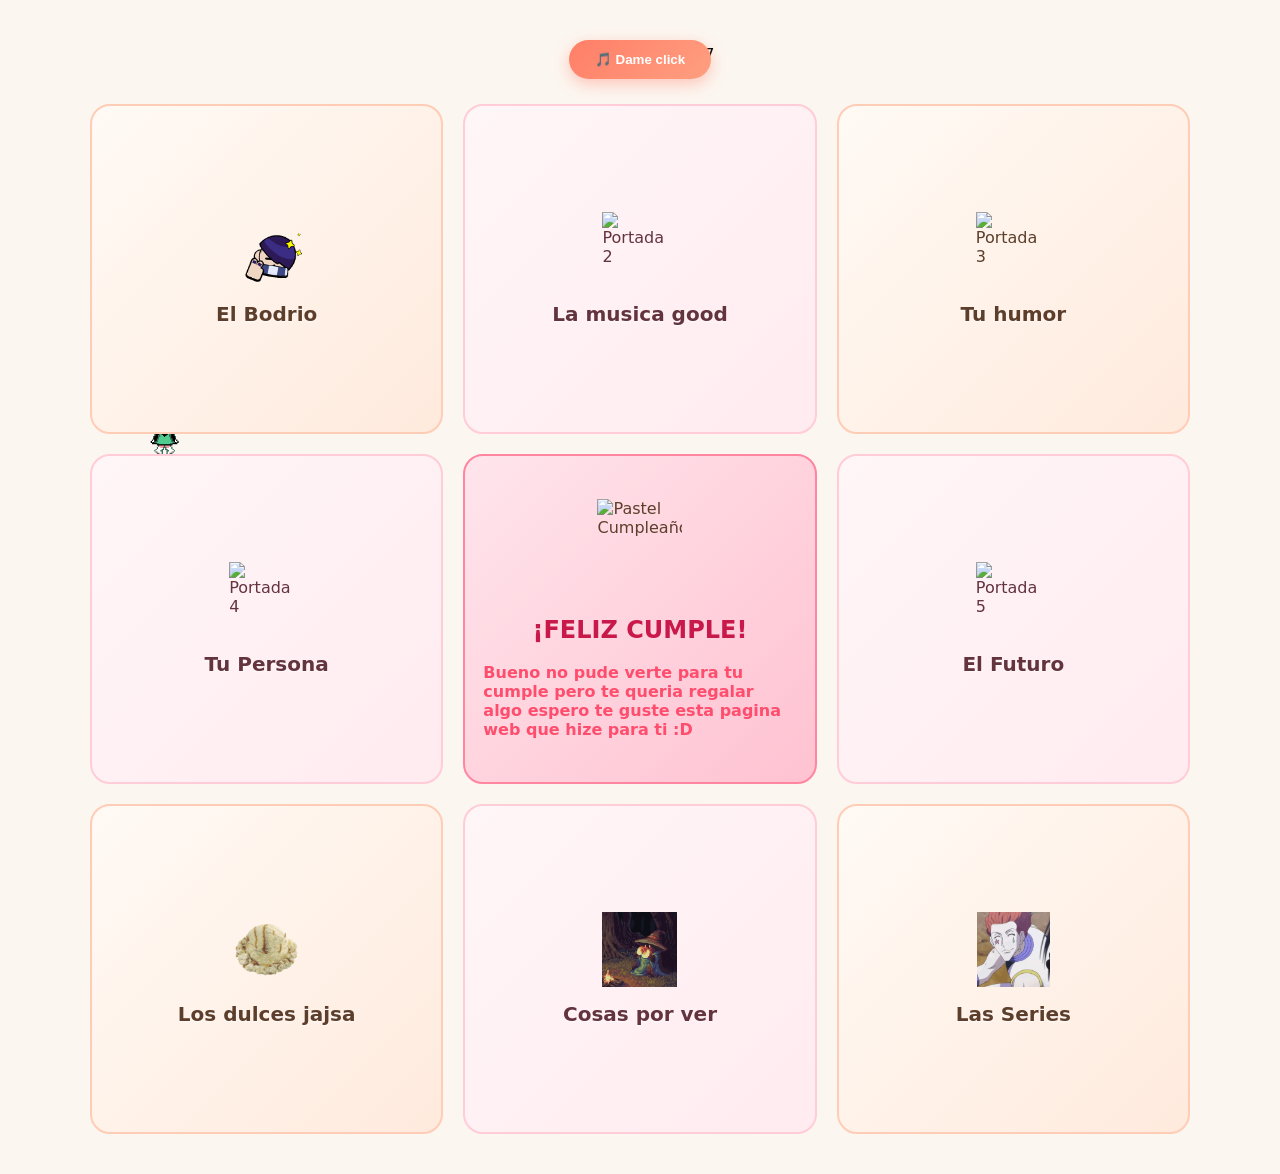
==== index.html @ 91321a2e "Rename Cum.html to index.html" ====
<!DOCTYPE html>
<html lang="es">
<head>
    <meta charset="UTF-8">
    <meta name="viewport" content="width=device-width, initial-scale=1.0, maximum-scale=1.0, user-select=none">
    <title>¡Feliz Cumpleaños!</title>
    <link rel="stylesheet" href="styles.css">
</head>
<body class="light-theme">

    <!-- ==========================================
         CONFIGURACIÓN DE VIDEOS DE FONDO 
         ========================================== -->
    <div class="video-background-container">
        <video autoplay loop muted playsinline id="bgVideo1" class="bg-video active">
            <source src="recursos/home-sweet-undertale-moewalls-com.mp4" type="video/mp4">
        </video>
        <video loop muted playsinline id="bgVideo2" class="bg-video">
            <source src="recursos/Dark Fountain,Deltarune wallpaper.mp4" type="video/mp4">
        </video>
        <div class="video-overlay"></div>
    </div>

    <!-- ==========================================
         CAPA DE ICONOS PERSONALIZADOS FLOTANTES 
         ========================================== -->
    <div class="floating-icons-layer">
        <img class="icon-item icon-1" src="recursos/delta-rune-deltarune.gif" alt="Icono 1">
        <img class="icon-item icon-2" src="recursos/lancer-breakdance-lancer.gif" alt="Icono 2">
        <img class="icon-item icon-3" src="recursos/rouxls-rouxls-kaard.gif" alt="Icono 3">
        <img class="icon-item icon-4" src="recursos/susie-deltarune.gif" alt="Icono 4">
        <img class="icon-item icon-5" src="recursos/deltarune-ralsei-dance.gif" alt="Icono 5">
        <img class="icon-item icon-6" src="recursos/action-acting.gif" alt="Icono 6">
        <img class="icon-item icon-7" src="recursos/roblox-dance.gif" alt="Icono 7">
        <img class="icon-item icon-8" src="recursos/poob-regretevator.gif" alt="Icono 8">
    </div> 

    <!-- ==========================================
         CONFIGURACIÓN DE AUDIOS / MÚSICA 
         ========================================== -->
    <div class="music-player">
        <button id="musicBtn" onclick="toggleMusic()">🎵 Dame click </button>
        <audio id="bgMusic1" src="recursos/012. Home (UNDERTALE Soundtrack) - Toby Fox.mp3" loop></audio>
        <audio id="bgMusic2" src="recursos/26. TV WORLD (DELTARUNE Chapter 34 Soundtrack) - Toby Fox.mp3" loop></audio>
    </div>

    <!-- EL BOTÓN INTERRUPTOR (Se activa combinando las tarjetas 3, 5 y 7) -->
    <button id="secretTrigBtn" class="secret-trigger-button" onclick="toggleDimension()">
        Entrar al Dark World ?
    </button>

    <!-- TABLERO PRINCIPAL -->
    <div class="grid-container" id="mainGrid">
        
        <!-- Casilla 1 -->
        <div class="grid-card" data-id="1" onclick="flipCard(this)">
            <div class="card-inner">
                <div class="card-front-face">
                    <img class="front-icon-img" src="recursos/edgar.gif" alt="Portada 1">
                    <h3>El Bodrio</h3>
                </div>
                <div class="card-back-face">
                    <div class="card-img-container">
                        <img src="recursos/hold-my-hand-brawl-stars.gif" alt="Foto Reverso 1">
                    </div>
                    <p>Porque jugar este Bodrio contigo no puede ser mas divertido , nunca olvidare ese poco en mapa abierto y esa partida con dynamike kjfgshfb es divertido juegar contigo cada jueves :D</p>
                </div>
            </div>
        </div>

        <!-- Casilla 2 -->
        <div class="grid-card" data-id="2" onclick="flipCard(this)">
            <div class="card-inner">
                <div class="card-front-face">
                    <img class="front-icon-img" src="recursos/whale-joe-hawley.gif" alt="Portada 2">
                    <h3>La musica good</h3>
                </div>
                <div class="card-back-face">
                    <div class="card-img-container">
                        <img src="recursos/song-happy.gif" alt="Foto Reverso 2">
                    </div>
                    <p>Porque, tu heres de las pocas personas por no decir la unica que realmente tiene mi estilo musical y compartir tantos gustos y saber que tu si le sabes jadjsa , es algo muy lindo yo ya se a quien darle un audifono mio y saber que ambos disfrutaremos de lo mismo.</p>
                </div>
            </div>
        </div>

        <!-- Casilla 3 (PARTE DEL COMBO DIMENSIONAL) -->
        <div class="grid-card target-combo-card" data-id="3" onclick="flipCard(this)">
            <div class="card-inner">
                <div class="card-front-face">
                    <img class="front-icon-img" src="recursos/roblox-meme-123.gif" alt="Portada 3">
                    <h3>Tu humor</h3>
                </div>
                <div class="card-back-face">
                    <div class="card-img-container">
                        <img src="recursos/gaster-eating.gif" alt="Foto Reverso 3">
                    </div>
                    <p>Al igual que en la vida siempre se necesita reir , eres una persona muy graciosa y divertida , compartes un humor tan unico y especial que haria reir a cualquiera de verdad que si le sabes he y me haces reir mucho.Talvez deberias dejar volteada esta tarjeta solo digo ajhgdshf.</p>
                </div>
            </div>
        </div>

        <!-- Casilla 4 -->
        <div class="grid-card" data-id="4" onclick="flipCard(this)">
            <div class="card-inner">
                <div class="card-front-face">
                    <img class="front-icon-img" src="recursos/idle-pixel.gif" alt="Portada 4">
                    <h3>Tu Persona</h3>
                </div>
                <div class="card-back-face">
                    <div class="card-img-container">
                        <img src="recursos/dancing-annoying-dog-deltarune.gif" alt="Foto Reverso 4">
                    </div>
                    <p>Te fui conociendo de a poco pero cada dia me resultas mas una persona muy interesante y divertida , que tiene valores y sabe quees lo correcto cosa que actualmente no se ve mucho , tienes un monton de cualidades que te hacen unica y espero poder seguir conociendote.</p>
                </div>
            </div>
        </div>

        <!-- CASILLA CENTRAL (5): EL PASTEL (EASTER EGG 1: LA DEDICATORIA) -->
        <div class="grid-card center-card target-combo-card" data-id="5" id="cakeCard" onclick="flipCard(this)">
            <div class="card-inner">
                <div class="card-front-face">
                    <img class="main-cake-img" src="recursos/jelly-pixel.gif" alt="Pastel Cumpleaños">
                    <h2>¡FELIZ CUMPLE!</h2>
                    <span class="pulse-text">Bueno no pude verte para tu cumple pero te queria regalar algo espero te guste esta pagina web que hize para ti :D</span>
                </div>
                <div class="card-back-face">
                    <div class="card-img-container">
                        <img src="recursos/kawaii-anime.gif" alt="Foto Reverso Pastel">
                    </div>
                    <h2>Para Ti Ana jsjs</h2>
                    <p class="main-dedication-text">Hoy es un dia muy especial sabes jsjas pero no lo dire aca , y talvez deberias dejar volteada esta tarjeta es un consejo de vida jsajs.</p>
                    <div class="dedication">Con mucho cariño (obviamnete jsjs)</div>
                </div>
            </div>
        </div>

        <!-- Casilla 6 -->
        <div class="grid-card" data-id="6" onclick="flipCard(this)">
            <div class="card-inner">
                <div class="card-front-face">
                    <img class="front-icon-img" src="recursos/monhes.gif" alt="Portada 5">
                    <h3>El Futuro</h3>
                </div>
                <div class="card-back-face">
                    <div class="card-img-container">
                        <img src="recursos/mcsm-minecraft.gif" alt="Foto Reverso 5">
                    </div>
                    <p>seguramente y espero sea asi jasja porque te debo mucho helado espero conocerte mucho mas , algun dia salir de seguro y cometer uno que otro atentado o una triologi de peliculas con series y una precuela con libro sjkajs seguro que en un futuro nos divertimos aun mas.</p>
                </div>
            </div>
        </div>

        <!-- Casilla 7 (PARTE DEL COMBO DIMENSIONAL) -->
        <div class="grid-card target-combo-card" data-id="7" onclick="flipCard(this)">
            <div class="card-inner">
                <div class="card-front-face">
                    <img class="front-icon-img" src="recursos/baskin-robins-ice-cream.gif" alt="Portada 6">
                    <h3>Los dulces jajsa</h3>
                </div>
                <div class="card-back-face">
                    <div class="card-img-container">
                        <img src="recursos/bugcat-capoo-ice-cream.gif" alt="Foto Reverso 6">
                    </div>
                    <p>Te debo un monton de helado jasja pero tambien probar distintos sabores como la competencia entre el vampiro y gusanito seria genial probar lo que te gusta y ver si es real porque la vida es buena siempre que hay helado jasja.Pdd talvez deberias dejar esta ultima tarjeta dada la vuelta he pero igual si quieres ;D</p>
                </div>
            </div>
        </div>

        <!-- Casilla 8 -->
        <div class="grid-card" data-id="8" onclick="flipCard(this)">
            <div class="card-inner">
                <div class="card-front-face">
                    <img class="front-icon-img" src="recursos/final-fantasy-wizard.gif" alt="Portada 7">
                    <h3>Cosas por ver</h3>
                </div>
                <div class="card-back-face">
                    <div class="card-img-container">
                        <img src="recursos/dark-forest-magical.gif" alt="Foto Reverso 7">
                    </div>
                    <p>Hay un monton de esteticas y cosas lindas que me calman y a ti tambien espero que algun dia podamos sentarnos y ver un paisaje lindo sin preocuparse por nada un respiro de paz eres la unicapersona que se que lo disfrutaria conmigo jsja.</p>
                </div>
            </div>
        </div>

        <!-- Casilla 9 -->
        <div class="grid-card" data-id="9" onclick="flipCard(this)">
            <div class="card-inner">
                <div class="card-front-face">
                    <img class="front-icon-img" src="recursos/hisoka-grinch.gif" alt="Portada 8">
                    <h3>Las Series</h3>
                </div>
                <div class="card-back-face">
                    <div class="card-img-container">
                        <img src="recursos/かみ太.gif" alt="Foto Reverso 8">
                    </div>
                    <p>Tambien tu gusto excelente por las series tenia que ser recalcada , y como no si es una pagina web de cosas tuyas tenia que estar este personaje que en lo personal me parece de lo mejor de la serie jsajs Hisoka Morow , sin el una pagina web de cosas que te gustan no podria estar completa jsajs.</p>
                </div>
            </div>
        </div>

    </div>

    <!-- PANTALLA MODAL (EASTER EGG 2: DIMENSIÓN OSCURA) -->
    <div id="secretScreen" class="secret-modal">
        <div class="secret-content">
            <span class="close-btn" onclick="closeSecret(event)">&times;</span>
            <h2>Bienvenida al Dark World</h2>
            <div class="secret-album-art">
                <img src="recursos/tenna-ant-tenna.gif" alt="Álbum Favorito">
            </div>
            <h3>Lograste encontrar el Easter Egg, quedate en la version que mas te guste :D</h3>
            <div class="secret-letter">
                <p></p>
                <p>Bueno espero que hoy la pases muy bien este dia especial que solo pasa una vez al año , espero la pases genial , que todo te salga bien y que cumplas muchoas años mas jasja en el poco tiempo que te conozco creo que me llegue a encariñar mucho jeje te quiero mucho disfruta el dia y este detalle :D </p>
                <p>Esta es tu pagina web asi que si quieres mostrarla o presumirla es bueno completamente tuyo todo esto son tus dominios jajs puedes volver siempre que quieras y una vez mas FELIZ CUMPLEEE :D.</p>
            </div>
        </div>
    </div>

    <!-- SCRIPT DE CONTROL JAVASCRIPT -->
    <script>
        let secretDimensionActive = false;
        let comboReady = false;

        const music1 = document.getElementById('bgMusic1');
        const music2 = document.getElementById('bgMusic2');
        const musicBtn = document.getElementById('musicBtn');
        const secretBtn = document.getElementById('secretTrigBtn');

        // FUNCIÓN MEJORADA: Permite apagar y encender la música libremente en cualquier momento
        function toggleMusic() {
            const activeMusic = secretDimensionActive ? music2 : music1;
            const inactiveMusic = secretDimensionActive ? music1 : music2;
            
            // Nos aseguramos siempre de mantener apagada la otra pista
            inactiveMusic.pause();

            if (activeMusic.paused) {
                activeMusic.play().catch(e => console.log("Audio block active"));
                musicBtn.innerText = "⏸️ Pausar Música";
            } else {
                activeMusic.pause();
                musicBtn.innerText = "dame click :D";
            }
        }

        function flipCard(card) {
            card.classList.toggle('flipped');
            checkSecretCombo();
        }

        function checkSecretCombo() {
            const card3 = document.querySelector('.grid-card[data-id="3"]');
            const card5 = document.querySelector('.grid-card[data-id="5"]');
            const card7 = document.querySelector('.grid-card[data-id="7"]');

            if (card3.classList.contains('flipped') && 
                card5.classList.contains('flipped') && 
                card7.classList.contains('flipped')) {
                
                comboReady = true;
                if (!secretDimensionActive) {
                    secretBtn.innerText = "Entrar al Dark World ?";
                    secretBtn.classList.add('reveal');
                }
            } else {
                comboReady = false;
                if (!secretDimensionActive) {
                    secretBtn.classList.remove('reveal');
                }
            }
        }

        function toggleDimension() {
            if (!secretDimensionActive) {
                // ACTIVAR MODO OSCURO (EASTER EGG 2)
                secretDimensionActive = true;
                music1.pause();
                
                // Cambia automáticamente a la pista 2 y actualiza el botón
                music2.play().catch(e => console.log("Audio 2 reproducido"));
                musicBtn.innerText = "⏸️ Pausar Música";

                secretBtn.innerText = "☀ Volver a Casa ?";
                secretBtn.classList.add('cyber-btn');

                document.getElementById('bgVideo1').classList.remove('active'); 
                document.getElementById('bgVideo2').classList.add('active');    
                document.getElementById('bgVideo2').play();                      

                document.body.classList.remove('light-theme');
                document.body.classList.add('cyber-secret-theme');

                openSecret();
            } else {
                // REGRESAR AL MODO CLARO
                secretDimensionActive = false;
                music2.pause();
                
                // Cambia automáticamente a la pista 1 y actualiza el botón
                music1.play().catch(e => console.log("Audio 1 reproducido"));
                musicBtn.innerText = "⏸️ Pausar Música";

                if (comboReady) {
                    secretBtn.innerText = "Entrar al Dark World?";
                    secretBtn.classList.remove('cyber-btn');
                } else {
                    secretBtn.classList.remove('reveal');
                }

                document.getElementById('bgVideo2').classList.remove('active'); 
                document.getElementById('bgVideo1').classList.add('active');    
                document.getElementById('bgVideo1').play();

                document.body.classList.remove('cyber-secret-theme');
                document.body.classList.add('light-theme');
            }
        }

        function openSecret() {
            document.getElementById('secretScreen').classList.add('active');
        }

        function closeSecret(event) {
            if(event) event.stopPropagation();
            document.getElementById('secretScreen').classList.remove('active');
        }
    </script>
</body>
</html>
---- styles.css ----
/* --- ESTILOS BASE --- */
*, *::before, *::after {
    box-sizing: border-box;
    -webkit-tap-highlight-color: transparent;
}

body {
    margin: 0;
    padding: 0;
    min-height: 100vh;
    display: flex;
    flex-direction: column;
    justify-content: flex-start;
    align-items: center;
    font-family: 'Segoe UI', system-ui, -apple-system, sans-serif;
    overflow-x: hidden;
    padding: 40px 15px;
    transition: background-color 1.2s ease;
}

/* ==================================================
   CAPA DE ICONOS FLOTANTES PERSONALIZADOS (CON IMÁGENES)
   ================================================== */
.floating-icons-layer {
    position: fixed;
    top: 0;
    left: 0;
    width: 100vw;
    height: 100vh;
    pointer-events: none; /* No interfiere con los clics */
    z-index: 1;
    overflow: hidden;
}

.icon-item {
    position: absolute;
    width: 200px;         /* Tamaño de tus iconos flotantes */
    height: 50px;
    object-fit: contain; /* Evita que las imágenes se deformen */
    opacity: 1;       /* Sutil en modo claro */
    filter: none;
    animation: floatAnimation 12s infinite ease-in-out;
    transition: opacity 1.2s ease, filter 1.2s ease;
}

/* Efecto Neón Cyber para las imágenes en la dimensión oculta */
body.cyber-secret-theme .icon-item {
    opacity: 1;
    filter: drop-shadow(0 0 12px #bd93f9); /* Esto les da un brillo genial sin hacerlos transparentes */
}

/* Distribución en pantalla y tiempos de animación desfasados */
.icon-1 { top: 12%; left: 8%; animation-delay: 0s; }
.icon-2 { top: 75%; left: 12%; animation-delay: 2s; }
.icon-3 { top: 20%; right: 10%; animation-delay: 4s; }
.icon-4 { top: 82%; right: 15%; animation-delay: 1s; }
.icon-5 { top: 45%; left: 5%; animation-delay: 5s; }
.icon-6 { top: 50%; right: 6%; animation-delay: 3s; }
.icon-7 { top: 5%; left: 50%; animation-delay: 1.5s; }
.icon-8 { top: 90%; left: 45%; animation-delay: 4.5s; }

@keyframes floatAnimation {
    0%, 100% { transform: translateY(0) rotate(0deg); }
    50% { transform: translateY(-30px) rotate(20deg); }
}

/* Posiciones aleatorias e intervalos para los iconos flotantes */
.icon-1 { top: 12%; left: 8%; animation-delay: 0s; }
.icon-2 { top: 75%; left: 12%; animation-delay: 2s; }
.icon-3 { top: 20%; right: 10%; animation-delay: 4s; }
.icon-4 { top: 82%; right: 15%; animation-delay: 1s; }
.icon-5 { top: 45%; left: 5%; animation-delay: 5s; }
.icon-6 { top: 50%; right: 6%; animation-delay: 3s; }
.icon-7 { top: 5%; left: 50%; animation-delay: 1.5s; }
.icon-8 { top: 90%; left: 45%; animation-delay: 4.5s; }

@keyframes floatAnimation {
    0%, 100% { transform: translateY(0) rotate(0deg); }
    50% { transform: translateY(-25px) rotate(15deg); }
}

/* ==================================================
   ESQUEMA DE COLORES RENOVADO
   ================================================== */
body.light-theme {
    background-color: #fcf6f0; 
}

body.light-theme .grid-card:nth-child(odd) .card-front-face {
    background: linear-gradient(135deg, #fffaf5 0%, #ffeadd 100%); 
    border: 2px solid #ffccb6;
    color: #5c3e2b;
}

body.light-theme .grid-card:nth-child(even) .card-front-face {
    background: linear-gradient(135deg, #fff6f8 0%, #ffebf0 100%); 
    border: 2px solid #ffccd7;
    color: #63333e;
}

body.light-theme .card-front-face h3 {
    margin: 0;
    font-size: 1.25rem;
    font-weight: 700;
    text-shadow: 0 1px 2px rgba(255, 255, 255, 0.8);
}

body.light-theme .card-back-face {
    background: #ffffff;
    border: 2px solid #f7ece1;
    color: #52433a;
    box-shadow: 0 10px 25px rgba(92, 62, 43, 0.08);
}

body.light-theme #musicBtn {
    background: linear-gradient(135deg, #ff7e67 0%, #ff9f80 100%); 
    color: #ffffff;
    border: none;
    font-weight: 700;
    box-shadow: 0 5px 15px rgba(255, 126, 103, 0.4);
}

body.light-theme .center-card .card-front-face {
    background: linear-gradient(135deg, #ffe5ec 0%, #ffc2d1 100%) !important; 
    border: 2px solid #ff85a1 !important;
}
body.light-theme .center-card h2 { color: #c9184a; font-weight: 900; }
body.light-theme .pulse-text { color: #ff4d6d; font-weight: 700; }

/* MODO OSCURO */
body.cyber-secret-theme {
    background-color: #04010a;
}
body.cyber-secret-theme .card-front-face {
    background: rgba(15, 6, 26, 0.92);
    border: 2px solid #bd93f9;
    color: #bd93f9;
    box-shadow: 0 0 18px rgba(189, 147, 249, 0.4);
}
body.cyber-secret-theme .card-front-face h3 {
    color: #ff79c6;
}
body.cyber-secret-theme .card-back-face {
    background: #0a0512;
    border: 2px solid #ff79c6;
    color: #e5e5f0;
}
body.cyber-secret-theme #musicBtn {
    background: #130a29;
    color: #ff79c6;
    border: 2px solid #ff79c6;
    box-shadow: 0 0 15px rgba(255, 121, 198, 0.3);
}
body.cyber-secret-theme .center-card .card-front-face {
    background: linear-gradient(135deg, #1f0c36 0%, #0d0417 100%) !important;
    border: 2px solid #bd93f9 !important;
}
body.cyber-secret-theme .pulse-text { color: #bd93f9; }

/* VIDEOS DE FONDO */
.video-background-container {
    position: fixed;
    top: 0; left: 0; width: 100vw; height: 100vh;
    z-index: -1; overflow: hidden;
}
.bg-video {
    position: absolute;
    top: 50%; left: 50%; min-width: 100%; min-height: 100%;
    transform: translate(-50%, -50%);
    object-fit: cover;
    opacity: 0;
    transition: opacity 1.5s ease-in-out;
}
.bg-video.active { opacity: 1; z-index: -2; }


.music-player { margin-bottom: 25px; z-index: 10; }
#musicBtn {
    padding: 12px 26px; border-radius: 30px;
    cursor: pointer; transition: all 0.5s ease;
}

/* BOTÓN INTERRUPTOR */
.secret-trigger-button {
    position: relative; z-index: 20;
    background: linear-gradient(45deg, #ff7e67, #ffb7b2);
    color: #fff; border: none; padding: 14px 30px; border-radius: 50px;
    font-weight: 800; margin-bottom: 30px;
    display: none; opacity: 0; transform: scale(0.3);
    transition: all 0.6s cubic-bezier(0.175, 0.885, 0.32, 1.275);
    cursor: pointer;
}
.secret-trigger-button.reveal {
    display: block; opacity: 1; transform: scale(1);
    box-shadow: 0 8px 25px rgba(255, 126, 103, 0.4);
}
.secret-trigger-button.cyber-btn {
    background: linear-gradient(45deg, #bd93f9, #ff79c6);
    color: #000;
    box-shadow: 0 0 25px rgba(255, 121, 198, 0.7);
    animation: pulseSecretBtn 1.5s infinite alternate;
}
@keyframes pulseSecretBtn {
    0% { transform: scale(1); }
    100% { transform: scale(1.05); }
}

/* RETÍCULA GRID Y TARJETAS */
.grid-container {
    display: grid; grid-template-columns: repeat(auto-fit, minmax(280px, 1fr));
    gap: 20px; z-index: 5; width: 100%; max-width: 1100px;
}
.grid-card { perspective: 1200px; height: 330px; cursor: pointer; }
.card-inner {
    position: relative; width: 100%; height: 100%;
    transition: transform 0.75s cubic-bezier(0.4, 0, 0.2, 1);
    transform-style: preserve-3d; border-radius: 20px;
}
.grid-card.flipped .card-inner { transform: rotateY(180deg); }
.card-front-face, .card-back-face {
    position: absolute; width: 100%; height: 100%;
    backface-visibility: hidden; border-radius: 20px;
    display: flex; flex-direction: column; justify-content: center;
    align-items: center; padding: 18px;
    transition: background 1.2s ease, border-color 1.2s ease, color 1.2s ease, box-shadow 1.2s ease;
}
.card-back-face { transform: rotateY(180deg); justify-content: flex-start; }

.front-icon-img { width: 75px; height: 75px; object-fit: contain; margin-bottom: 15px; }

/* CONTENEDORES IMÁGENES */
.card-img-container {
    width: 100%; height: 130px; background: #000;
    border-radius: 12px; margin-bottom: 12px; overflow: hidden;
}
.card-img-container img { width: 100%; height: 100%; object-fit: cover; }
.card-back-face p { font-size: 0.85rem; line-height: 1.45; margin: 0; text-align: center; }

.main-cake-img { width: 85px; height: 85px; object-fit: contain; margin-bottom: 12px; animation: pulseCake 2s infinite ease-in-out; }
.main-dedication-text { font-weight: 500; font-size: 0.88rem !important; }
.dedication { margin-top: 10px; font-size: 0.85rem; color: #b76e79; font-weight: bold; }
body.cyber-secret-theme .dedication { color: #50fa7b; }

/* MODAL DE LA DIMENSIÓN OSCURA */
.secret-modal {
    position: fixed; top: 0; left: 0; width: 100vw; height: 100vh;
    background-color: rgba(6, 3, 11, 0.97); z-index: 100;
    display: flex; justify-content: center; align-items: center;
    opacity: 0; pointer-events: none; transition: opacity 0.6s ease; padding: 20px;
}
.secret-modal.active { opacity: 1; pointer-events: auto; }
.secret-content {
    background: #0f0b16; border: 2px solid #bd93f9; border-radius: 24px;
    width: 100%; max-width: 460px; max-height: 85vh; overflow-y: auto;
    padding: 25px; position: relative; text-align: center; color: #f8f8f2;
    box-shadow: 0 0 30px rgba(189, 147, 249, 0.2);
}
.close-btn { position: absolute; top: 15px; right: 20px; font-size: 2rem; color: #6272a4; cursor: pointer; }
.secret-album-art { width: 140px; height: 140px; margin: 20px auto; border-radius: 12px; overflow: hidden; }
.secret-album-art img { width: 100%; height: 100%; object-fit: cover; }
.secret-letter { text-align: left; font-size: 0.95rem; line-height: 1.6; background: #08040d; padding: 18px; border-radius: 14px; color: #e2e2ec; }

@keyframes pulseCake { 0%, 100% { transform: scale(1); } 50% { transform: scale(1.06); } }

@media (min-width: 768px) {
    .grid-container { grid-template-columns: repeat(3, 1fr); }
}
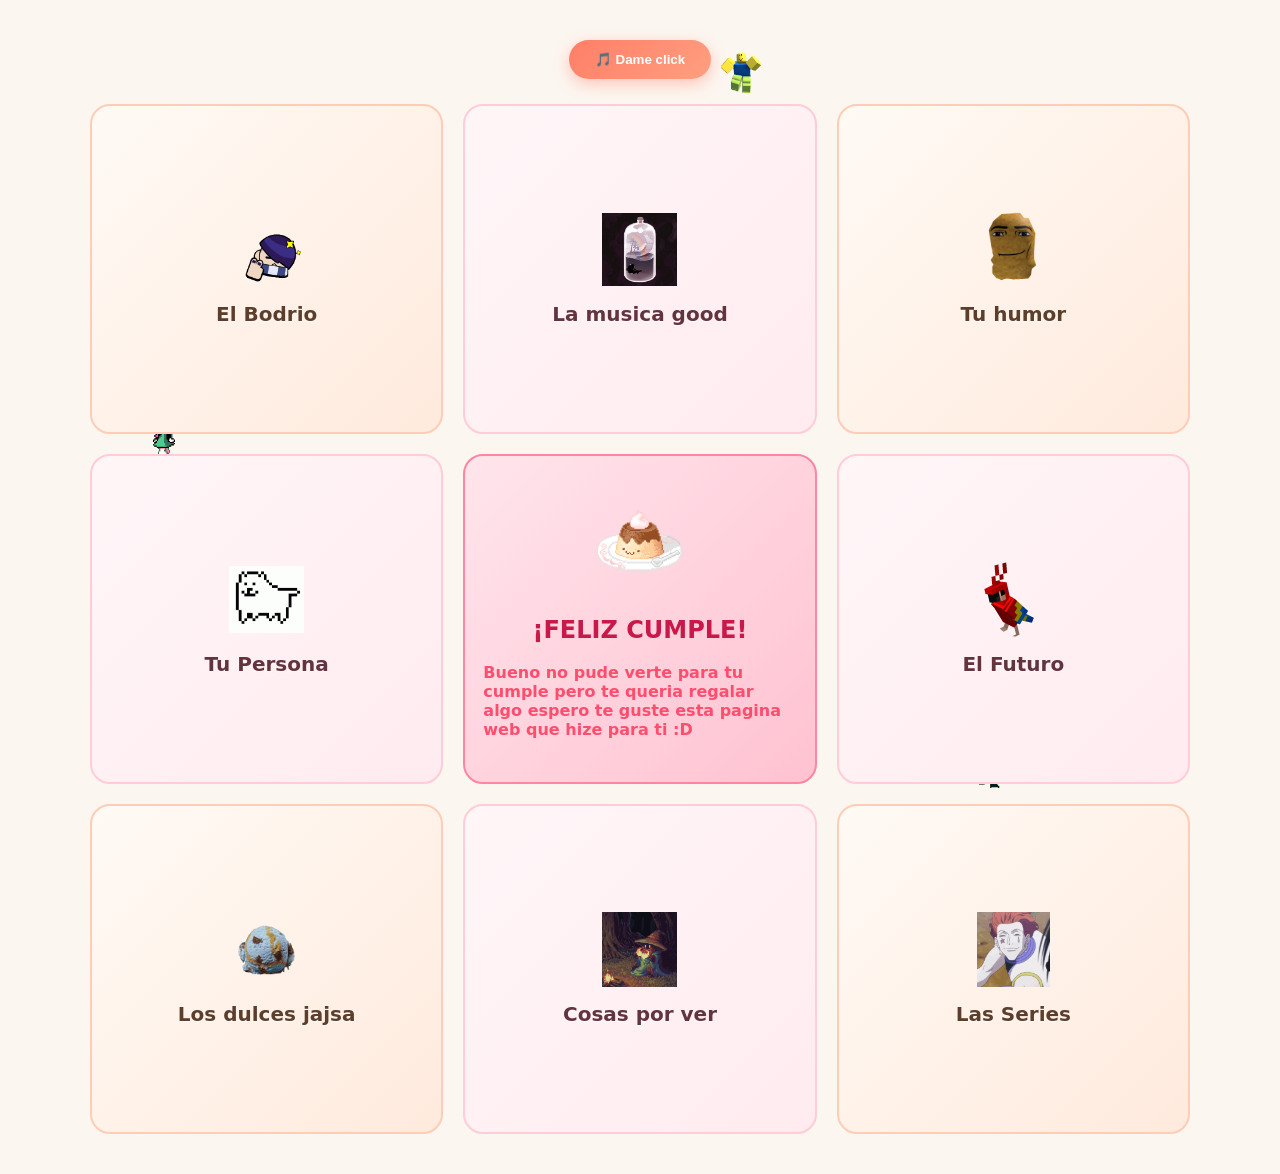
==== commit 9b0ee5c6: "Update index.html" ====
--- a/index.html
+++ b/index.html
@@ -13,7 +13,7 @@
          ========================================== -->
     <div class="video-background-container">
         <video autoplay loop muted playsinline id="bgVideo1" class="bg-video active">
-            <source src="recursos/home-sweet-undertale-moewalls-com.mp4" type="video/mp4">
+            <source src="recursos/home-sweet-undertale-moewalls-com_Trim.mp4" type="video/mp4">
         </video>
         <video loop muted playsinline id="bgVideo2" class="bg-video">
             <source src="recursos/Dark Fountain,Deltarune wallpaper.mp4" type="video/mp4">
